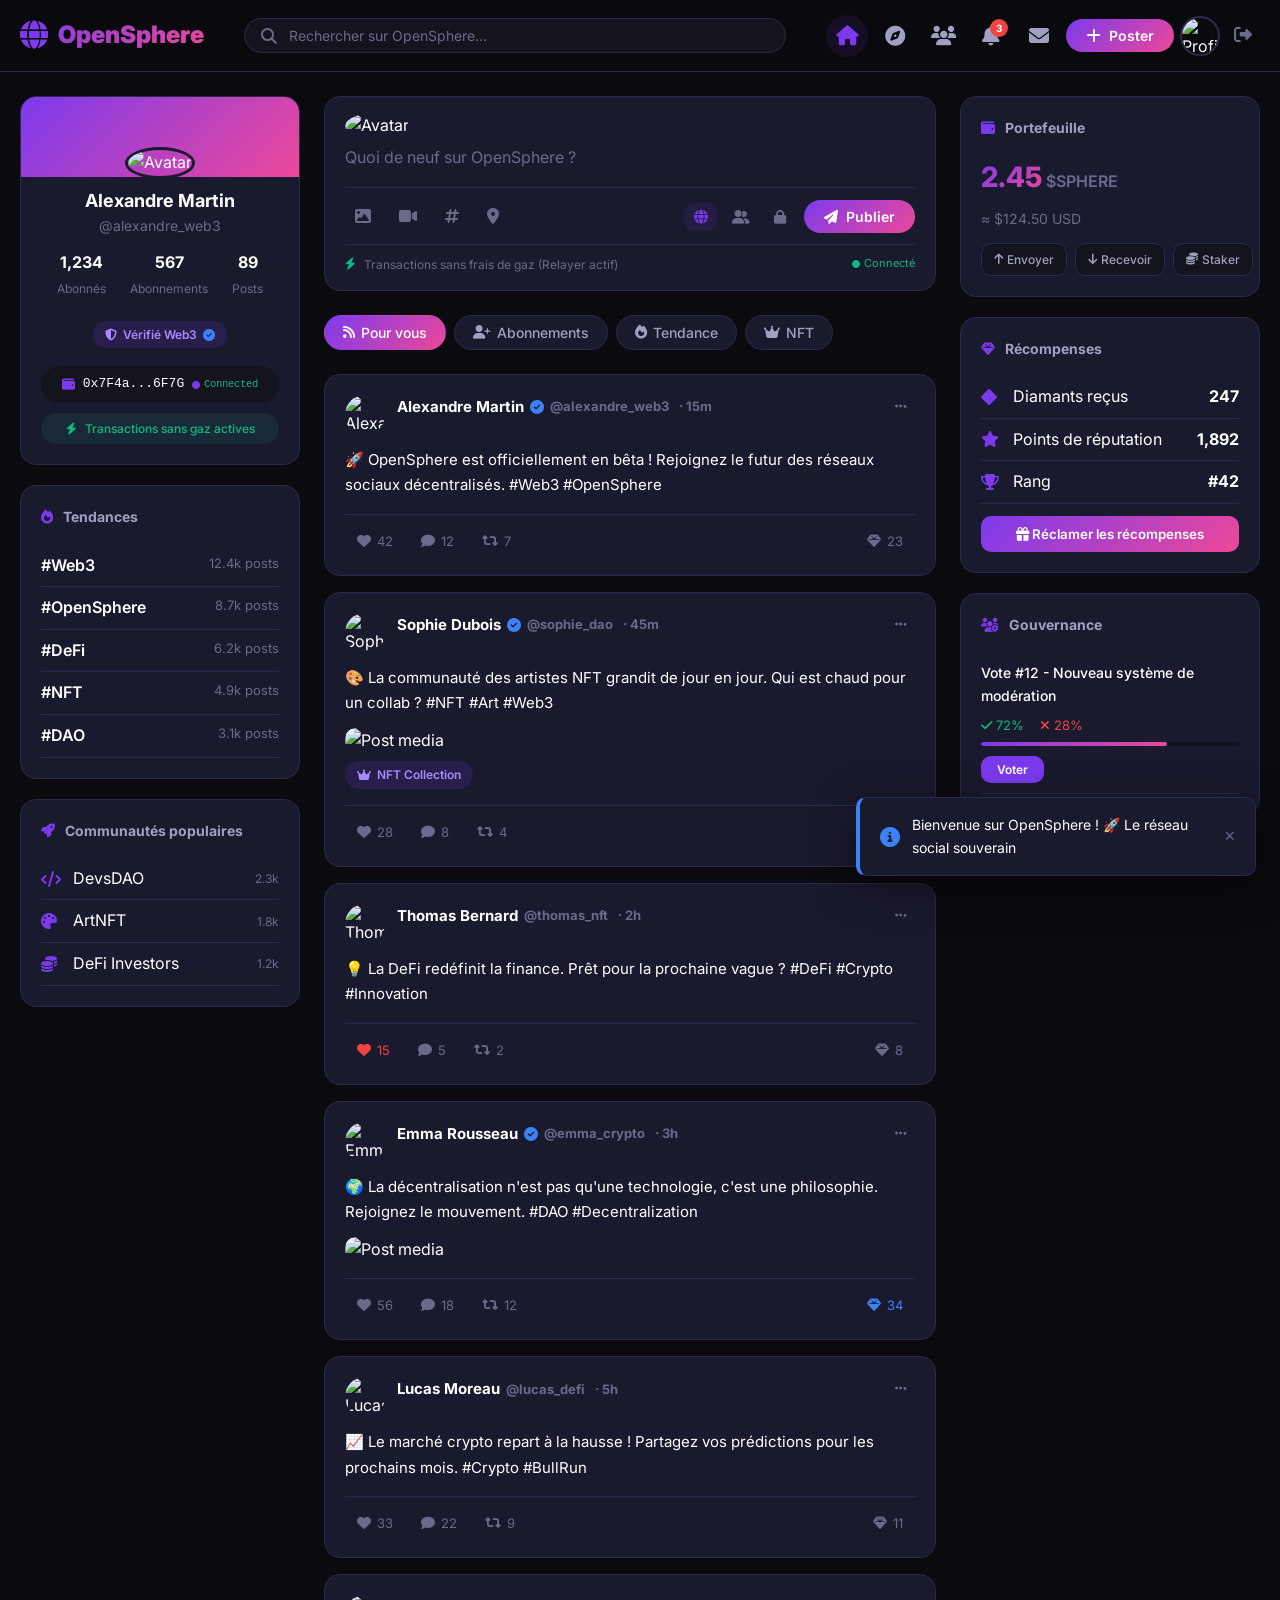
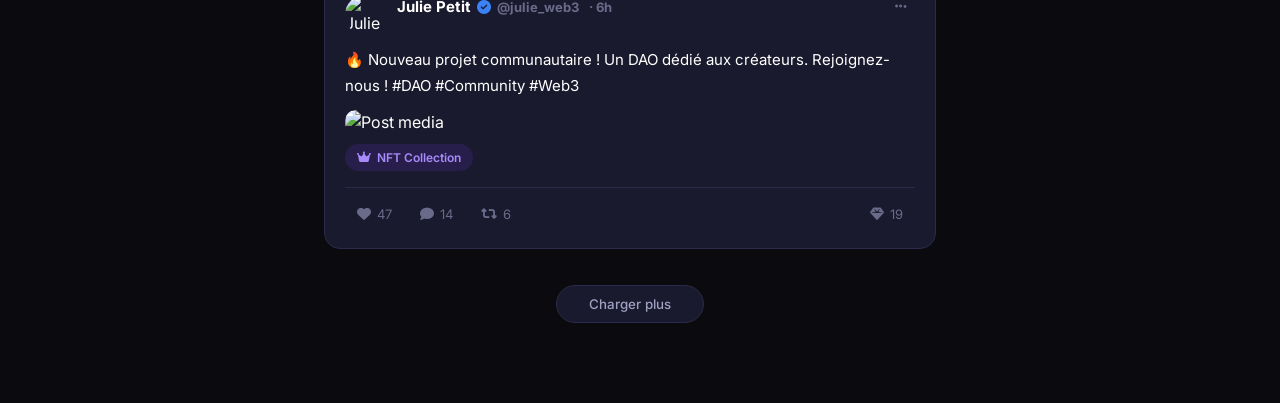
==== index.html @ 9bce2aa5 "Initial commit - OpenSphere Frontend" ====
<!DOCTYPE html>
<html lang="fr">
<head>
    <meta charset="UTF-8" />
    <meta name="viewport" content="width=device-width, initial-scale=1.0" />
    <title>OpenSphere - Réseau Social Souverain</title>
    <meta name="description" content="OpenSphere - Le réseau social décentralisé nouvelle génération." />
    <link rel="icon" href="data:image/svg+xml,<svg xmlns='http://www.w3.org/2000/svg' viewBox='0 0 100 100'><text y='.9em' font-size='90'>🌐</text></svg>" />
    <link rel="stylesheet" href="css/style.css" />
    <link rel="preconnect" href="https://fonts.googleapis.com" />
    <link rel="preconnect" href="https://fonts.gstatic.com" crossorigin />
    <link href="https://fonts.googleapis.com/css2?family=Inter:wght@300;400;500;600;700;800;900&display=swap" rel="stylesheet" />
    <link rel="stylesheet" href="https://cdnjs.cloudflare.com/ajax/libs/font-awesome/6.5.1/css/all.min.css" />
</head>
<body>
    <!-- Navigation -->
    <nav class="navbar" id="navbar">
        <div class="nav-container">
            <div class="nav-left">
                <a href="index.html" class="logo">
                    <i class="fas fa-globe"></i>
                    <span>OpenSphere</span>
                </a>
            </div>

            <div class="nav-center">
                <div class="search-bar">
                    <i class="fas fa-search"></i>
                    <input type="text" placeholder="Rechercher sur OpenSphere..." id="searchInput" />
                </div>
            </div>

            <div class="nav-right">
                <a href="index.html" class="nav-link active" title="Accueil">
                    <i class="fas fa-home"></i>
                </a>
                <a href="explore.html" class="nav-link" title="Explorer">
                    <i class="fas fa-compass"></i>
                </a>
                <a href="communities.html" class="nav-link" title="Communautés">
                    <i class="fas fa-users"></i>
                </a>
                <a href="notifications.html" class="nav-link" title="Notifications">
                    <i class="fas fa-bell"></i>
                    <span class="badge" id="notificationBadge">3</span>
                </a>
                <a href="messages.html" class="nav-link" title="Messages">
                    <i class="fas fa-envelope"></i>
                </a>
                <button class="btn-post" id="openPostModal">
                    <i class="fas fa-plus"></i>
                    <span>Poster</span>
                </button>
                <div class="profile-avatar" id="profileAvatar" onclick="window.location.href='profile.html'">
                    <img id="navAvatar" src="https://i.pravatar.cc/40?img=11" alt="Profile" />
                </div>
                <button class="btn-logout" id="logoutBtn" title="Déconnexion">
                    <i class="fas fa-sign-out-alt"></i>
                </button>
            </div>
        </div>
    </nav>

    <!-- Main Content -->
    <main class="main-content">
        <div class="container">
            <div class="feed-layout">
                <!-- Sidebar Left -->
                <aside class="sidebar-left">
                    <div class="sidebar-card profile-card">
                        <div class="profile-cover"></div>
                        <div class="profile-info">
                            <img id="sidebarAvatar" src="https://i.pravatar.cc/80?img=11" alt="Avatar" class="profile-avatar-large" />
                            <h3 id="displayName">Alexandre Martin</h3>
                            <p class="username" id="displayUsername">@alexandre_web3</p>
                            <div class="profile-stats">
                                <div>
                                    <span class="stat-number" id="followerCount">1,234</span>
                                    <span class="stat-label">Abonnés</span>
                                </div>
                                <div>
                                    <span class="stat-number" id="followingCount">567</span>
                                    <span class="stat-label">Abonnements</span>
                                </div>
                                <div>
                                    <span class="stat-number" id="postCount">89</span>
                                    <span class="stat-label">Posts</span>
                                </div>
                            </div>
                            <div class="profile-badge">
                                <i class="fas fa-shield-alt"></i>
                                <span>Vérifié Web3</span>
                                <i class="fas fa-check-circle verified-badge"></i>
                            </div>
                            <div class="profile-wallet">
                                <i class="fas fa-wallet"></i>
                                <span id="walletAddress">0x7F4...B3E2</span>
                                <span class="wallet-status online">
                                    <i class="fas fa-circle"></i> Connected
                                </span>
                            </div>
                            <div class="profile-gasless">
                                <i class="fas fa-bolt"></i>
                                <span>Transactions sans gaz actives</span>
                            </div>
                        </div>
                    </div>

                    <div class="sidebar-card trending-card">
                        <h4><i class="fas fa-fire"></i> Tendances</h4>
                        <div class="trending-item" data-tag="#Web3">
                            <span class="trending-tag">#Web3</span>
                            <span class="trending-count">12.4k posts</span>
                        </div>
                        <div class="trending-item" data-tag="#OpenSphere">
                            <span class="trending-tag">#OpenSphere</span>
                            <span class="trending-count">8.7k posts</span>
                        </div>
                        <div class="trending-item" data-tag="#DeFi">
                            <span class="trending-tag">#DeFi</span>
                            <span class="trending-count">6.2k posts</span>
                        </div>
                        <div class="trending-item" data-tag="#NFT">
                            <span class="trending-tag">#NFT</span>
                            <span class="trending-count">4.9k posts</span>
                        </div>
                        <div class="trending-item" data-tag="#DAO">
                            <span class="trending-tag">#DAO</span>
                            <span class="trending-count">3.1k posts</span>
                        </div>
                    </div>

                    <div class="sidebar-card communities-card">
                        <h4><i class="fas fa-rocket"></i> Communautés populaires</h4>
                        <div class="community-item" data-community="devsdao">
                            <i class="fas fa-code"></i>
                            <span>DevsDAO</span>
                            <span class="community-members">2.3k</span>
                        </div>
                        <div class="community-item" data-community="artnft">
                            <i class="fas fa-palette"></i>
                            <span>ArtNFT</span>
                            <span class="community-members">1.8k</span>
                        </div>
                        <div class="community-item" data-community="defi">
                            <i class="fas fa-coins"></i>
                            <span>DeFi Investors</span>
                            <span class="community-members">1.2k</span>
                        </div>
                    </div>
                </aside>

                <!-- Feed Central -->
                <section class="feed-container">
                    <!-- Create Post Box -->
                    <div class="create-post-box" id="createPostBox">
                        <img id="postAvatar" src="https://i.pravatar.cc/40?img=11" alt="Avatar" class="post-avatar" />
                        <input 
                            type="text" 
                            placeholder="Quoi de neuf sur OpenSphere ?" 
                            id="postInput"
                            class="post-input"
                        />
                        <div class="post-actions">
                            <button class="post-action-btn" id="mediaBtn" title="Ajouter une image">
                                <i class="fas fa-image"></i>
                            </button>
                            <button class="post-action-btn" id="videoBtn" title="Ajouter une vidéo">
                                <i class="fas fa-video"></i>
                            </button>
                            <button class="post-action-btn" id="hashBtn" title="Ajouter un hashtag">
                                <i class="fas fa-hashtag"></i>
                            </button>
                            <button class="post-action-btn" id="locationBtn" title="Ajouter un lieu">
                                <i class="fas fa-map-marker-alt"></i>
                            </button>
                            <div class="privacy-selector">
                                <button class="privacy-btn active" data-privacy="public" title="Public">
                                    <i class="fas fa-globe"></i>
                                </button>
                                <button class="privacy-btn" data-privacy="followers" title="Abonnés">
                                    <i class="fas fa-user-friends"></i>
                                </button>
                                <button class="privacy-btn" data-privacy="private" title="Privé">
                                    <i class="fas fa-lock"></i>
                                </button>
                            </div>
                            <button class="btn-submit-post" id="submitPost">
                                <i class="fas fa-paper-plane"></i>
                                Publier
                            </button>
                        </div>
                        <div class="gasless-info">
                            <i class="fas fa-bolt"></i>
                            <span>Transactions sans frais de gaz (Relayer actif)</span>
                            <span class="gas-status online">
                                <i class="fas fa-circle"></i> Connecté
                            </span>
                        </div>
                    </div>

                    <!-- Feed Filters -->
                    <div class="feed-filters">
                        <button class="filter-btn active" data-filter="all">
                            <i class="fas fa-rss"></i> Pour vous
                        </button>
                        <button class="filter-btn" data-filter="following">
                            <i class="fas fa-user-plus"></i> Abonnements
                        </button>
                        <button class="filter-btn" data-filter="trending">
                            <i class="fas fa-fire"></i> Tendance
                        </button>
                        <button class="filter-btn" data-filter="nft">
                            <i class="fas fa-crown"></i> NFT
                        </button>
                    </div>

                    <!-- Feed Posts -->
                    <div class="feed-posts" id="feedPosts">
                        <!-- Les posts seront injectés dynamiquement -->
                    </div>

                    <!-- Load More -->
                    <div class="load-more-container">
                        <button class="btn-load-more" id="loadMoreBtn">
                            <i class="fas fa-spinner fa-spin" style="display: none;"></i>
                            Charger plus
                        </button>
                    </div>
                </section>

                <!-- Sidebar Right -->
                <aside class="sidebar-right">
                    <div class="sidebar-card wallet-card">
                        <h4><i class="fas fa-wallet"></i> Portefeuille</h4>
                        <div class="wallet-balance">
                            <span class="balance-amount" id="sphereBalance">2.45</span>
                            <span class="balance-currency">$SPHERE</span>
                        </div>
                        <div class="wallet-balance-usd" id="balanceUsd">≈ $124.50 USD</div>
                        <div class="wallet-actions">
                            <button class="wallet-btn" data-action="send"><i class="fas fa-arrow-up"></i> Envoyer</button>
                            <button class="wallet-btn" data-action="receive"><i class="fas fa-arrow-down"></i> Recevoir</button>
                            <button class="wallet-btn" data-action="stake"><i class="fas fa-coins"></i> Staker</button>
                        </div>
                    </div>

                    <div class="sidebar-card tokens-card">
                        <h4><i class="fas fa-gem"></i> Récompenses</h4>
                        <div class="token-reward">
                            <i class="fas fa-diamond"></i>
                            <span>Diamants reçus</span>
                            <span class="reward-value" id="diamondsReceived">247</span>
                        </div>
                        <div class="token-reward">
                            <i class="fas fa-star"></i>
                            <span>Points de réputation</span>
                            <span class="reward-value" id="reputationPoints">1,892</span>
                        </div>
                        <div class="token-reward">
                            <i class="fas fa-trophy"></i>
                            <span>Rang</span>
                            <span class="reward-value" id="userRank">#42</span>
                        </div>
                        <button class="btn-claim" id="claimRewardsBtn"><i class="fas fa-gift"></i> Réclamer les récompenses</button>
                    </div>

                    <div class="sidebar-card community-token-card">
                        <h4><i class="fas fa-users-cog"></i> Gouvernance</h4>
                        <div class="proposal-item">
                            <span class="proposal-title">Vote #12 - Nouveau système de modération</span>
                            <div class="proposal-stats">
                                <span class="vote-yes"><i class="fas fa-check"></i> <span id="voteYes">72</span>%</span>
                                <span class="vote-no"><i class="fas fa-times"></i> <span id="voteNo">28</span>%</span>
                            </div>
                            <div class="progress-bar"><div class="progress-fill" id="voteProgress" style="width: 72%;"></div></div>
                            <button class="btn-vote" id="voteBtn">Voter</button>
                        </div>
                    </div>
                </aside>
            </div>
        </div>
    </main>

    <!-- Create Post Modal -->
    <div class="modal" id="postModal">
        <div class="modal-content">
            <div class="modal-header">
                <h2><i class="fas fa-edit"></i> Créer un post</h2>
                <button class="modal-close" id="closeModal">&times;</button>
            </div>
            <div class="modal-body">
                <div class="modal-post-input">
                    <img id="modalAvatar" src="https://i.pravatar.cc/40?img=11" alt="Avatar" class="post-avatar" />
                    <textarea 
                        id="modalPostText" 
                        placeholder="Quoi de neuf sur OpenSphere ?"
                        rows="4"
                    ></textarea>
                </div>
                <div class="modal-media-preview" id="modalMediaPreview"></div>
                <div class="modal-actions">
                    <div class="modal-media-buttons">
                        <button class="modal-media-btn" id="modalMediaBtn">
                            <i class="fas fa-image"></i> Image
                        </button>
                        <button class="modal-media-btn" id="modalVideoBtn">
                            <i class="fas fa-video"></i> Vidéo
                        </button>
                        <button class="modal-media-btn" id="modalHashBtn">
                            <i class="fas fa-hashtag"></i> Hashtag
                        </button>
                        <button class="modal-media-btn" id="modalLocationBtn">
                            <i class="fas fa-map-marker-alt"></i> Lieu
                        </button>
                        <input type="file" id="modalFileInput" accept="image/*,video/*" multiple style="display: none;" />
                    </div>
                    <div class="modal-privacy">
                        <span>Confidentialité :</span>
                        <select id="modalPrivacy">
                            <option value="public">Public</option>
                            <option value="followers">Abonnés</option>
                            <option value="private">Privé</option>
                        </select>
                    </div>
                </div>
                <div class="modal-gasless">
                    <i class="fas fa-bolt"></i>
                    <span>⚡ Transaction sans gaz (Relayer) - Frais: <span id="modalFee">0.005</span> $SPHERE</span>
                </div>
            </div>
            <div class="modal-footer">
                <button class="btn-cancel" id="cancelModal">Annuler</button>
                <button class="btn-publish" id="publishPost">
                    <i class="fas fa-paper-plane"></i> Publier
                </button>
            </div>
        </div>
    </div>

    <!-- Toast Container -->
    <div class="toast-container" id="toastContainer"></div>

    <!-- Scripts -->
    <script src="js/utils.js"></script>
    <script src="js/data.js"></script>
    <script src="js/web3.js"></script>
    <script src="js/posts.js"></script>
    <script src="js/profile.js"></script>
    <script src="js/app.js"></script>
</body>
</html>
---- css/style.css ----
/* ===== RESET & BASE ===== */
* {
    margin: 0;
    padding: 0;
    box-sizing: border-box;
}

:root {
    --bg-primary: #0a0a0f;
    --bg-secondary: #14141e;
    --bg-card: #1a1a2e;
    --bg-hover: #252547;
    --border-color: #2a2a4a;
    --text-primary: #ffffff;
    --text-secondary: #a0a0c0;
    --text-muted: #6a6a8a;
    --purple-primary: #7c3aed;
    --purple-light: #a78bfa;
    --purple-gradient: linear-gradient(135deg, #7c3aed, #ec4899);
    --pink-primary: #ec4899;
    --green-success: #10b981;
    --red-danger: #ef4444;
    --blue-info: #3b82f6;
    --shadow-glow: 0 0 30px rgba(124, 58, 237, 0.15);
    --transition: all 0.3s cubic-bezier(0.4, 0, 0.2, 1);
    --radius: 16px;
    --radius-sm: 10px;
}

html {
    scroll-behavior: smooth;
}

body {
    font-family: 'Inter', -apple-system, BlinkMacSystemFont, sans-serif;
    background: var(--bg-primary);
    color: var(--text-primary);
    line-height: 1.6;
    min-height: 100vh;
    padding-top: 72px;
}

/* ===== SCROLLBAR ===== */
::-webkit-scrollbar {
    width: 8px;
    height: 8px;
}
::-webkit-scrollbar-track {
    background: var(--bg-secondary);
}
::-webkit-scrollbar-thumb {
    background: var(--purple-primary);
    border-radius: 10px;
}
::-webkit-scrollbar-thumb:hover {
    background: var(--purple-light);
}

/* ===== UTILITIES ===== */
.container {
    max-width: 1400px;
    margin: 0 auto;
    padding: 0 20px;
}

.online {
    color: var(--green-success);
}

/* ===== NAVIGATION ===== */
.navbar {
    position: fixed;
    top: 0;
    left: 0;
    right: 0;
    z-index: 1000;
    background: rgba(10, 10, 15, 0.85);
    backdrop-filter: blur(20px);
    -webkit-backdrop-filter: blur(20px);
    border-bottom: 1px solid var(--border-color);
    padding: 0 20px;
    height: 72px;
    display: flex;
    align-items: center;
}

.nav-container {
    max-width: 1400px;
    width: 100%;
    margin: 0 auto;
    display: flex;
    align-items: center;
    justify-content: space-between;
    gap: 20px;
}

.nav-left {
    display: flex;
    align-items: center;
}

.logo {
    display: flex;
    align-items: center;
    gap: 10px;
    text-decoration: none;
    font-size: 24px;
    font-weight: 900;
    background: var(--purple-gradient);
    -webkit-background-clip: text;
    -webkit-text-fill-color: transparent;
    background-clip: text;
    transition: var(--transition);
}

.logo i {
    -webkit-text-fill-color: initial;
    color: var(--purple-primary);
    font-size: 28px;
}

.logo:hover {
    transform: scale(1.02);
}

.nav-center {
    flex: 1;
    max-width: 600px;
    margin: 0 20px;
}

.search-bar {
    display: flex;
    align-items: center;
    background: var(--bg-secondary);
    border: 1px solid var(--border-color);
    border-radius: 50px;
    padding: 8px 16px;
    transition: var(--transition);
}

.search-bar:focus-within {
    border-color: var(--purple-primary);
    box-shadow: 0 0 0 4px rgba(124, 58, 237, 0.15);
}

.search-bar i {
    color: var(--text-muted);
    font-size: 16px;
    margin-right: 12px;
}

.search-bar input {
    background: transparent;
    border: none;
    outline: none;
    color: var(--text-primary);
    font-size: 14px;
    width: 100%;
    font-family: inherit;
}

.search-bar input::placeholder {
    color: var(--text-muted);
}

.nav-right {
    display: flex;
    align-items: center;
    gap: 6px;
}

.nav-link {
    position: relative;
    display: flex;
    align-items: center;
    justify-content: center;
    width: 42px;
    height: 42px;
    border-radius: 50%;
    color: var(--text-secondary);
    text-decoration: none;
    transition: var(--transition);
    font-size: 20px;
}

.nav-link:hover {
    background: var(--bg-hover);
    color: var(--text-primary);
}

.nav-link.active {
    color: var(--purple-primary);
    background: rgba(124, 58, 237, 0.1);
}

.nav-link .badge {
    position: absolute;
    top: 4px;
    right: 4px;
    background: var(--red-danger);
    color: white;
    font-size: 10px;
    font-weight: 700;
    width: 18px;
    height: 18px;
    border-radius: 50%;
    display: flex;
    align-items: center;
    justify-content: center;
}

.btn-post {
    display: flex;
    align-items: center;
    gap: 8px;
    padding: 8px 20px;
    background: var(--purple-gradient);
    border: none;
    border-radius: 50px;
    color: white;
    font-weight: 600;
    font-size: 14px;
    cursor: pointer;
    transition: var(--transition);
    font-family: inherit;
}

.btn-post:hover {
    transform: scale(1.05);
    box-shadow: 0 0 30px rgba(124, 58, 237, 0.4);
}

.btn-post i {
    font-size: 16px;
}

.profile-avatar {
    width: 40px;
    height: 40px;
    border-radius: 50%;
    overflow: hidden;
    border: 2px solid var(--border-color);
    cursor: pointer;
    transition: var(--transition);
}

.profile-avatar:hover {
    border-color: var(--purple-primary);
}

.profile-avatar img {
    width: 100%;
    height: 100%;
    object-fit: cover;
}

.btn-logout {
    background: transparent;
    border: none;
    color: var(--text-muted);
    font-size: 18px;
    cursor: pointer;
    padding: 8px;
    border-radius: 50%;
    transition: var(--transition);
}

.btn-logout:hover {
    color: var(--red-danger);
    background: rgba(239, 68, 68, 0.1);
}

/* ===== MAIN CONTENT ===== */
.main-content {
    padding: 24px 0 60px;
}

.feed-layout {
    display: grid;
    grid-template-columns: 280px 1fr 300px;
    gap: 24px;
    align-items: start;
}

/* ===== SIDEBAR ===== */
.sidebar-card {
    background: var(--bg-card);
    border: 1px solid var(--border-color);
    border-radius: var(--radius);
    padding: 20px;
    margin-bottom: 20px;
    transition: var(--transition);
}

.sidebar-card:hover {
    border-color: rgba(124, 58, 237, 0.3);
}

.sidebar-card h4 {
    font-size: 14px;
    font-weight: 700;
    color: var(--text-secondary);
    margin-bottom: 16px;
    display: flex;
    align-items: center;
    gap: 10px;
}

.sidebar-card h4 i {
    color: var(--purple-primary);
}

/* Profile Card */
.profile-card {
    text-align: center;
    padding: 0;
    overflow: hidden;
}

.profile-cover {
    height: 80px;
    background: var(--purple-gradient);
}

.profile-info {
    padding: 0 20px 20px;
    margin-top: -30px;
}

.profile-avatar-large {
    width: 64px;
    height: 64px;
    border-radius: 50%;
    border: 3px solid var(--bg-card);
    margin-bottom: 8px;
}

.profile-info h3 {
    font-size: 18px;
    font-weight: 700;
}

.username {
    color: var(--text-muted);
    font-size: 14px;
    margin-bottom: 12px;
}

.profile-stats {
    display: flex;
    justify-content: center;
    gap: 24px;
    margin: 12px 0;
}

.profile-stats > div {
    text-align: center;
}

.stat-number {
    display: block;
    font-size: 16px;
    font-weight: 700;
    color: var(--text-primary);
}

.stat-label {
    font-size: 12px;
    color: var(--text-muted);
}

.profile-badge {
    display: inline-flex;
    align-items: center;
    gap: 6px;
    background: rgba(124, 58, 237, 0.15);
    color: var(--purple-light);
    padding: 4px 12px;
    border-radius: 50px;
    font-size: 12px;
    font-weight: 600;
    margin: 8px 0;
}

.verified-badge {
    color: var(--blue-info);
}

.profile-wallet {
    display: flex;
    align-items: center;
    justify-content: center;
    gap: 8px;
    background: var(--bg-secondary);
    padding: 8px 16px;
    border-radius: 50px;
    font-size: 13px;
    margin: 10px 0;
    font-family: monospace;
}

.profile-wallet i {
    color: var(--purple-primary);
}

.wallet-status {
    font-size: 10px;
    display: flex;
    align-items: center;
    gap: 4px;
}

.wallet-status i {
    font-size: 8px;
}

.profile-gasless {
    display: flex;
    align-items: center;
    justify-content: center;
    gap: 8px;
    background: rgba(16, 185, 129, 0.1);
    color: var(--green-success);
    padding: 6px 14px;
    border-radius: 50px;
    font-size: 12px;
    font-weight: 500;
}

/* Trending */
.trending-item {
    display: flex;
    justify-content: space-between;
    padding: 8px 0;
    border-bottom: 1px solid var(--border-color);
    cursor: pointer;
    transition: var(--transition);
}

.trending-item:hover {
    color: var(--purple-light);
}

.trending-tag {
    font-weight: 600;
}

.trending-count {
    color: var(--text-muted);
    font-size: 13px;
}

/* Communities */
.community-item {
    display: flex;
    align-items: center;
    gap: 12px;
    padding: 8px 0;
    border-bottom: 1px solid var(--border-color);
    cursor: pointer;
    transition: var(--transition);
}

.community-item:hover {
    color: var(--purple-light);
}

.community-item i {
    color: var(--purple-primary);
    width: 20px;
}

.community-members {
    margin-left: auto;
    font-size: 12px;
    color: var(--text-muted);
}

/* ===== FEED ===== */
.feed-container {
    min-width: 0;
}

/* Create Post Box */
.create-post-box {
    background: var(--bg-card);
    border: 1px solid var(--border-color);
    border-radius: var(--radius);
    padding: 16px 20px;
    margin-bottom: 24px;
    transition: var(--transition);
}

.create-post-box:focus-within {
    border-color: var(--purple-primary);
    box-shadow: var(--shadow-glow);
}

.post-input {
    width: 100%;
    background: transparent;
    border: none;
    outline: none;
    color: var(--text-primary);
    font-size: 16px;
    padding: 8px 0;
    font-family: inherit;
}

.post-input::placeholder {
    color: var(--text-muted);
}

.post-actions {
    display: flex;
    align-items: center;
    gap: 8px;
    margin-top: 12px;
    padding-top: 12px;
    border-top: 1px solid var(--border-color);
    flex-wrap: wrap;
}

.post-action-btn {
    background: transparent;
    border: none;
    color: var(--text-muted);
    padding: 8px 10px;
    border-radius: var(--radius-sm);
    cursor: pointer;
    transition: var(--transition);
    font-size: 16px;
}

.post-action-btn:hover {
    background: var(--bg-hover);
    color: var(--text-primary);
}

.privacy-selector {
    display: flex;
    gap: 4px;
    margin-left: auto;
}

.privacy-btn {
    background: transparent;
    border: none;
    color: var(--text-muted);
    padding: 6px 10px;
    border-radius: var(--radius-sm);
    cursor: pointer;
    transition: var(--transition);
    font-size: 14px;
}

.privacy-btn:hover {
    background: var(--bg-hover);
    color: var(--text-primary);
}

.privacy-btn.active {
    color: var(--purple-primary);
    background: rgba(124, 58, 237, 0.1);
}

.btn-submit-post {
    display: flex;
    align-items: center;
    gap: 8px;
    padding: 8px 20px;
    background: var(--purple-gradient);
    border: none;
    border-radius: 50px;
    color: white;
    font-weight: 600;
    font-size: 14px;
    cursor: pointer;
    transition: var(--transition);
    font-family: inherit;
}

.btn-submit-post:hover {
    transform: scale(1.05);
    box-shadow: 0 0 20px rgba(124, 58, 237, 0.3);
}

.gasless-info {
    display: flex;
    align-items: center;
    gap: 8px;
    margin-top: 10px;
    padding-top: 10px;
    border-top: 1px solid var(--border-color);
    font-size: 12px;
    color: var(--text-muted);
}

.gasless-info i {
    color: var(--green-success);
}

.gas-status {
    margin-left: auto;
    display: flex;
    align-items: center;
    gap: 4px;
    font-size: 11px;
}

.gas-status i {
    font-size: 8px;
}

/* Feed Filters */
.feed-filters {
    display: flex;
    gap: 8px;
    margin-bottom: 24px;
    flex-wrap: wrap;
}

.filter-btn {
    padding: 8px 18px;
    background: var(--bg-card);
    border: 1px solid var(--border-color);
    border-radius: 50px;
    color: var(--text-secondary);
    font-size: 14px;
    font-weight: 500;
    cursor: pointer;
    transition: var(--transition);
    font-family: inherit;
    display: flex;
    align-items: center;
    gap: 6px;
}

.filter-btn:hover {
    background: var(--bg-hover);
    color: var(--text-primary);
}

.filter-btn.active {
    background: var(--purple-gradient);
    border-color: transparent;
    color: white;
}

/* ===== POST CARD ===== */
.post-card {
    background: var(--bg-card);
    border: 1px solid var(--border-color);
    border-radius: var(--radius);
    padding: 20px;
    margin-bottom: 16px;
    transition: var(--transition);
    animation: fadeInUp 0.4s ease;
}

.post-card:hover {
    border-color: rgba(124, 58, 237, 0.3);
}

@keyframes fadeInUp {
    from {
        opacity: 0;
        transform: translateY(20px);
    }
    to {
        opacity: 1;
        transform: translateY(0);
    }
}

.post-header {
    display: flex;
    align-items: start;
    gap: 12px;
}

.post-avatar {
    width: 40px;
    height: 40px;
    border-radius: 50%;
    object-fit: cover;
    flex-shrink: 0;
}

.post-user-info {
    flex: 1;
}

.post-user-name {
    font-weight: 700;
    font-size: 15px;
    display: flex;
    align-items: center;
    gap: 6px;
}

.post-user-name .verified {
    color: var(--blue-info);
    font-size: 14px;
}

.post-username {
    color: var(--text-muted);
    font-size: 13px;
}

.post-time {
    color: var(--text-muted);
    font-size: 13px;
    margin-left: 4px;
}

.post-more-btn {
    background: transparent;
    border: none;
    color: var(--text-muted);
    cursor: pointer;
    padding: 4px 8px;
    border-radius: var(--radius-sm);
    transition: var(--transition);
}

.post-more-btn:hover {
    background: var(--bg-hover);
    color: var(--text-primary);
}

.post-content {
    margin-top: 12px;
    font-size: 15px;
    line-height: 1.7;
    white-space: pre-wrap;
}

.post-media {
    margin-top: 12px;
    border-radius: var(--radius-sm);
    overflow: hidden;
}

.post-media img,
.post-media video {
    width: 100%;
    max-height: 400px;
    object-fit: cover;
    border-radius: var(--radius-sm);
}

.post-nft-badge {
    display: inline-flex;
    align-items: center;
    gap: 6px;
    background: rgba(124, 58, 237, 0.15);
    color: var(--purple-light);
    padding: 4px 12px;
    border-radius: 50px;
    font-size: 12px;
    font-weight: 600;
    margin-top: 8px;
}

.post-actions-bar {
    display: flex;
    justify-content: space-between;
    margin-top: 16px;
    padding-top: 12px;
    border-top: 1px solid var(--border-color);
}

.post-action-group {
    display: flex;
    gap: 4px;
}

.post-action-btn-social {
    display: flex;
    align-items: center;
    gap: 6px;
    padding: 6px 12px;
    background: transparent;
    border: none;
    color: var(--text-muted);
    border-radius: var(--radius-sm);
    cursor: pointer;
    transition: var(--transition);
    font-size: 14px;
    font-family: inherit;
}

.post-action-btn-social:hover {
    background: var(--bg-hover);
    color: var(--text-primary);
}

.post-action-btn-social.liked {
    color: var(--red-danger);
}

.post-action-btn-social.liked i {
    font-weight: 900;
}

.post-action-btn-social.diamonded {
    color: var(--blue-info);
}

.post-action-btn-social .count {
    font-size: 13px;
}

/* ===== SIDEBAR RIGHT ===== */
.wallet-balance {
    display: flex;
    align-items: baseline;
    gap: 4px;
    margin: 8px 0;
}

.balance-amount {
    font-size: 28px;
    font-weight: 800;
    background: var(--purple-gradient);
    -webkit-background-clip: text;
    -webkit-text-fill-color: transparent;
    background-clip: text;
}

.balance-currency {
    font-size: 16px;
    color: var(--text-muted);
    font-weight: 600;
}

.wallet-balance-usd {
    color: var(--text-muted);
    font-size: 14px;
    margin-bottom: 12px;
}

.wallet-actions {
    display: flex;
    gap: 8px;
}

.wallet-btn {
    flex: 1;
    padding: 8px 12px;
    background: var(--bg-secondary);
    border: 1px solid var(--border-color);
    border-radius: var(--radius-sm);
    color: var(--text-secondary);
    font-size: 12px;
    font-weight: 500;
    cursor: pointer;
    transition: var(--transition);
    font-family: inherit;
    display: flex;
    align-items: center;
    justify-content: center;
    gap: 4px;
}

.wallet-btn:hover {
    background: var(--bg-hover);
    color: var(--text-primary);
    border-color: var(--purple-primary);
}

.token-reward {
    display: flex;
    align-items: center;
    gap: 12px;
    padding: 8px 0;
    border-bottom: 1px solid var(--border-color);
}

.token-reward i:first-child {
    color: var(--purple-primary);
    width: 20px;
}

.token-reward span:last-child {
    margin-left: auto;
    font-weight: 700;
    color: var(--text-primary);
}

.btn-claim {
    width: 100%;
    padding: 10px;
    background: var(--purple-gradient);
    border: none;
    border-radius: var(--radius-sm);
    color: white;
    font-weight: 600;
    cursor: pointer;
    transition: var(--transition);
    font-family: inherit;
    margin-top: 12px;
}

.btn-claim:hover {
    transform: scale(1.02);
    box-shadow: 0 0 20px rgba(124, 58, 237, 0.3);
}

.proposal-item {
    padding: 10px 0;
    border-bottom: 1px solid var(--border-color);
}

.proposal-title {
    font-size: 14px;
    font-weight: 500;
    display: block;
    margin-bottom: 8px;
}

.proposal-stats {
    display: flex;
    gap: 16px;
    font-size: 13px;
}

.vote-yes {
    color: var(--green-success);
}

.vote-no {
    color: var(--red-danger);
}

.progress-bar {
    height: 4px;
    background: var(--bg-secondary);
    border-radius: 10px;
    margin: 6px 0 10px;
    overflow: hidden;
}

.progress-fill {
    height: 100%;
    background: var(--purple-gradient);
    border-radius: 10px;
    transition: width 0.6s ease;
}

.btn-vote {
    padding: 6px 16px;
    background: var(--purple-primary);
    border: none;
    border-radius: var(--radius-sm);
    color: white;
    font-weight: 600;
    font-size: 12px;
    cursor: pointer;
    transition: var(--transition);
    font-family: inherit;
}

.btn-vote:hover {
    transform: scale(1.05);
}

/* ===== MODAL ===== */
.modal {
    display: none;
    position: fixed;
    inset: 0;
    background: rgba(0, 0, 0, 0.8);
    backdrop-filter: blur(10px);
    z-index: 2000;
    align-items: center;
    justify-content: center;
    padding: 20px;
}

.modal.active {
    display: flex;
}

.modal-content {
    background: var(--bg-secondary);
    border: 1px solid var(--border-color);
    border-radius: var(--radius);
    width: 100%;
    max-width: 600px;
    max-height: 90vh;
    overflow-y: auto;
    animation: modalIn 0.3s ease;
}

@keyframes modalIn {
    from {
        transform: scale(0.9);
        opacity: 0;
    }
    to {
        transform: scale(1);
        opacity: 1;
    }
}

.modal-header {
    display: flex;
    justify-content: space-between;
    align-items: center;
    padding: 20px 24px;
    border-bottom: 1px solid var(--border-color);
}

.modal-header h2 {
    font-size: 20px;
    display: flex;
    align-items: center;
    gap: 10px;
}

.modal-header h2 i {
    color: var(--purple-primary);
}

.modal-close {
    background: transparent;
    border: none;
    color: var(--text-muted);
    font-size: 28px;
    cursor: pointer;
    transition: var(--transition);
    line-height: 1;
}

.modal-close:hover {
    color: var(--text-primary);
}

.modal-body {
    padding: 24px;
}

.modal-post-input {
    display: flex;
    gap: 12px;
}

.modal-post-input textarea {
    flex: 1;
    background: transparent;
    border: none;
    outline: none;
    color: var(--text-primary);
    font-size: 16px;
    font-family: inherit;
    resize: vertical;
    min-height: 100px;
}

.modal-post-input textarea::placeholder {
    color: var(--text-muted);
}

.modal-media-preview {
    display: grid;
    grid-template-columns: repeat(2, 1fr);
    gap: 8px;
    margin: 12px 0;
}

.modal-media-preview img,
.modal-media-preview video {
    width: 100%;
    height: 120px;
    object-fit: cover;
    border-radius: var(--radius-sm);
}

.modal-actions {
    display: flex;
    flex-wrap: wrap;
    justify-content: space-between;
    gap: 12px;
    margin-top: 16px;
    padding-top: 16px;
    border-top: 1px solid var(--border-color);
}

.modal-media-buttons {
    display: flex;
    gap: 6px;
    flex-wrap: wrap;
}

.modal-media-btn {
    padding: 6px 14px;
    background: var(--bg-card);
    border: 1px solid var(--border-color);
    border-radius: var(--radius-sm);
    color: var(--text-secondary);
    font-size: 13px;
    cursor: pointer;
    transition: var(--transition);
    font-family: inherit;
    display: flex;
    align-items: center;
    gap: 4px;
}

.modal-media-btn:hover {
    background: var(--bg-hover);
    color: var(--text-primary);
}

.modal-privacy {
    display: flex;
    align-items: center;
    gap: 8px;
    font-size: 14px;
    color: var(--text-secondary);
}

.modal-privacy select {
    background: var(--bg-card);
    border: 1px solid var(--border-color);
    border-radius: var(--radius-sm);
    color: var(--text-primary);
    padding: 4px 10px;
    font-family: inherit;
    font-size: 13px;
    cursor: pointer;
}

.modal-gasless {
    display: flex;
    align-items: center;
    gap: 8px;
    margin-top: 12px;
    padding: 8px 14px;
    background: rgba(16, 185, 129, 0.08);
    border: 1px solid rgba(16, 185, 129, 0.2);
    border-radius: var(--radius-sm);
    font-size: 13px;
    color: var(--green-success);
}

.modal-footer {
    display: flex;
    justify-content: flex-end;
    gap: 12px;
    padding: 16px 24px;
    border-top: 1px solid var(--border-color);
}

.btn-cancel {
    padding: 10px 24px;
    background: transparent;
    border: 1px solid var(--border-color);
    border-radius: var(--radius-sm);
    color: var(--text-secondary);
    font-weight: 500;
    cursor: pointer;
    transition: var(--transition);
    font-family: inherit;
}

.btn-cancel:hover {
    background: var(--bg-hover);
    color: var(--text-primary);
}

.btn-publish {
    padding: 10px 28px;
    background: var(--purple-gradient);
    border: none;
    border-radius: var(--radius-sm);
    color: white;
    font-weight: 600;
    cursor: pointer;
    transition: var(--transition);
    font-family: inherit;
    display: flex;
    align-items: center;
    gap: 8px;
}

.btn-publish:hover {
    transform: scale(1.05);
    box-shadow: 0 0 30px rgba(124, 58, 237, 0.3);
}

/* ===== TOAST ===== */
.toast-container {
    position: fixed;
    bottom: 24px;
    right: 24px;
    z-index: 3000;
    display: flex;
    flex-direction: column;
    gap: 12px;
    max-width: 400px;
}

.toast {
    background: var(--bg-card);
    border: 1px solid var(--border-color);
    border-radius: var(--radius-sm);
    padding: 16px 20px;
    display: flex;
    align-items: center;
    gap: 12px;
    animation: slideInRight 0.4s ease;
    box-shadow: 0 10px 40px rgba(0, 0, 0, 0.5);
}

@keyframes slideInRight {
    from {
        transform: translateX(100%);
        opacity: 0;
    }
    to {
        transform: translateX(0);
        opacity: 1;
    }
}

.toast.success {
    border-left: 4px solid var(--green-success);
}

.toast.error {
    border-left: 4px solid var(--red-danger);
}

.toast.info {
    border-left: 4px solid var(--blue-info);
}

.toast i {
    font-size: 20px;
}

.toast.success i {
    color: var(--green-success);
}
.toast.error i {
    color: var(--red-danger);
}
.toast.info i {
    color: var(--blue-info);
}

.toast-message {
    flex: 1;
    font-size: 14px;
}

.toast-close {
    background: transparent;
    border: none;
    color: var(--text-muted);
    cursor: pointer;
    font-size: 18px;
    transition: var(--transition);
}

.toast-close:hover {
    color: var(--text-primary);
}

/* ===== LOAD MORE ===== */
.load-more-container {
    text-align: center;
    padding: 20px 0;
}

.btn-load-more {
    padding: 10px 32px;
    background: var(--bg-card);
    border: 1px solid var(--border-color);
    border-radius: 50px;
    color: var(--text-secondary);
    font-weight: 500;
    cursor: pointer;
    transition: var(--transition);
    font-family: inherit;
}

.btn-load-more:hover {
    background: var(--bg-hover);
    color: var(--text-primary);
    border-color: var(--purple-primary);
}

/* ===== RESPONSIVE ===== */
@media (max-width: 1200px) {
    .feed-layout {
        grid-template-columns: 1fr;
    }
    .sidebar-left,
    .sidebar-right {
        display: none;
    }
    .nav-center {
        max-width: 300px;
    }
}

@media (max-width: 1024px) {
    .sidebar-left,
    .sidebar-right {
        display: none;
    }
    .feed-layout {
        grid-template-columns: 1fr;
        max-width: 700px;
        margin: 0 auto;
    }
}

@media (max-width: 768px) {
    body {
        padding-top: 60px;
    }
    .navbar {
        padding: 0 12px;
        height: 60px;
    }
    .nav-center {
        display: none;
    }
    .btn-post span {
        display: none;
    }
    .btn-post {
        padding: 8px 14px;
    }
    .nav-link {
        width: 36px;
        height: 36px;
        font-size: 16px;
    }
    .profile-avatar {
        width: 32px;
        height: 32px;
    }
    .btn-logout {
        font-size: 16px;
        padding: 4px;
    }
    .container {
        padding: 0 12px;
    }
    .main-content {
        padding: 12px 0 40px;
    }
    .feed-filters {
        gap: 6px;
    }
    .filter-btn {
        font-size: 12px;
        padding: 6px 14px;
    }
    .post-card {
        padding: 14px;
    }
    .modal-content {
        margin: 10px;
    }
    .modal-post-input textarea {
        font-size: 14px;
    }
}

@media (max-width: 480px) {
    .post-actions {
        flex-wrap: wrap;
    }
    .privacy-selector {
        margin-left: 0;
        width: 100%;
        justify-content: flex-start;
    }
    .btn-submit-post {
        width: 100%;
        justify-content: center;
    }
    .modal-actions {
        flex-direction: column;
    }
    .modal-media-buttons {
        justify-content: center;
    }
    .modal-privacy {
        justify-content: center;
    }
    .modal-footer {
        flex-direction: column-reverse;
    }
    .btn-cancel,
    .btn-publish {
        width: 100%;
        justify-content: center;
    }
}
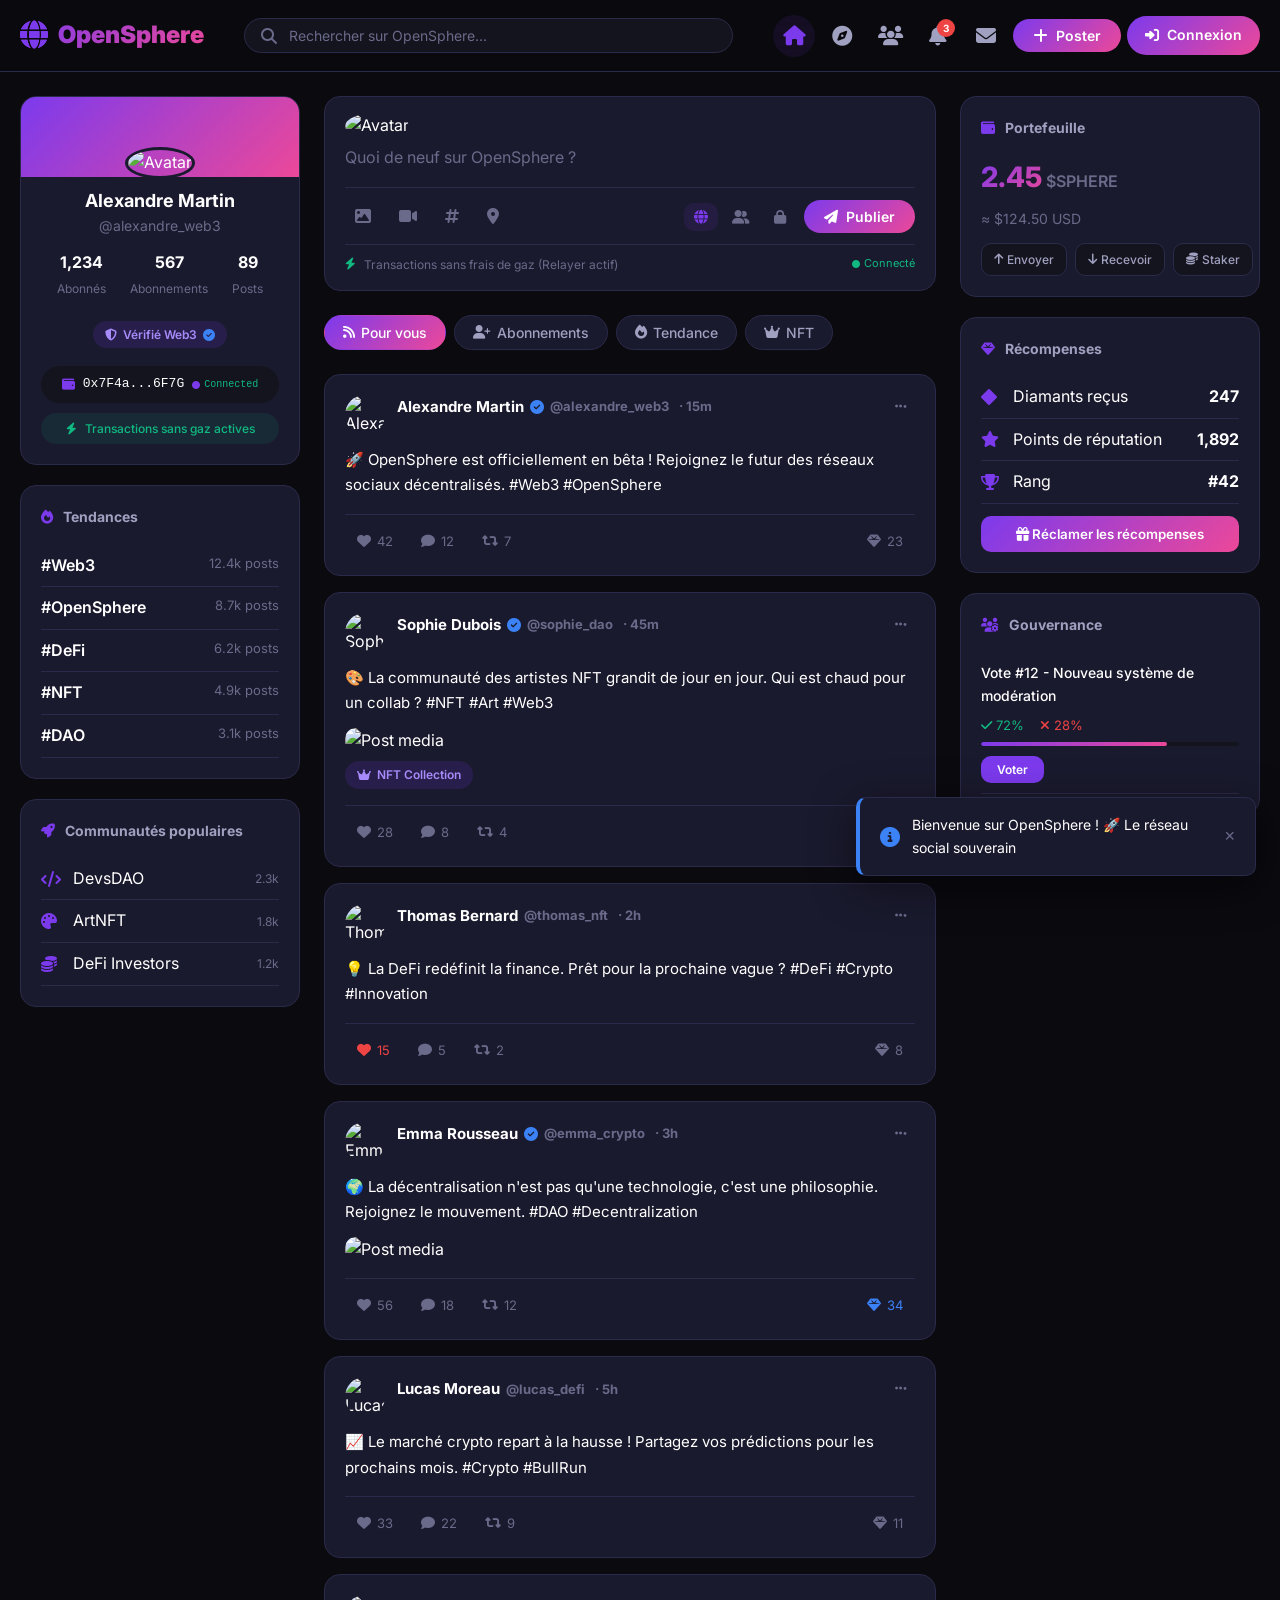
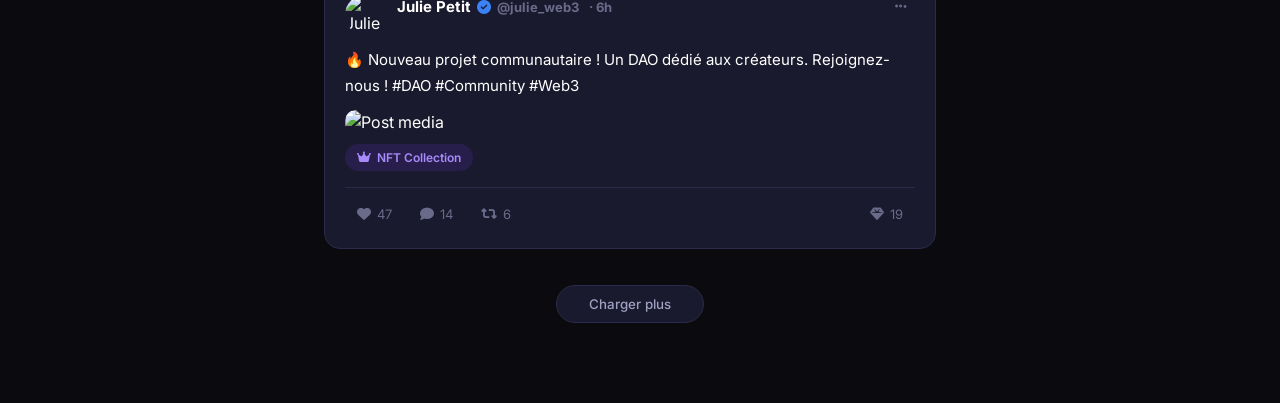
==== commit 48a9e9aa: "Move index.html back to root" ====
--- a/index.html
+++ b/index.html
@@ -4,7 +4,6 @@
     <meta charset="UTF-8" />
     <meta name="viewport" content="width=device-width, initial-scale=1.0" />
     <title>OpenSphere - Réseau Social Souverain</title>
-    <meta name="description" content="OpenSphere - Le réseau social décentralisé nouvelle génération." />
     <link rel="icon" href="data:image/svg+xml,<svg xmlns='http://www.w3.org/2000/svg' viewBox='0 0 100 100'><text y='.9em' font-size='90'>🌐</text></svg>" />
     <link rel="stylesheet" href="css/style.css" />
     <link rel="preconnect" href="https://fonts.googleapis.com" />
@@ -47,16 +46,30 @@
                 <a href="messages.html" class="nav-link" title="Messages">
                     <i class="fas fa-envelope"></i>
                 </a>
+                
                 <button class="btn-post" id="openPostModal">
                     <i class="fas fa-plus"></i>
                     <span>Poster</span>
                 </button>
-                <div class="profile-avatar" id="profileAvatar" onclick="window.location.href='profile.html'">
-                    <img id="navAvatar" src="https://i.pravatar.cc/40?img=11" alt="Profile" />
-                </div>
-                <button class="btn-logout" id="logoutBtn" title="Déconnexion">
-                    <i class="fas fa-sign-out-alt"></i>
-                </button>
+                
+                <!-- ===== BOUTONS CONNEXION / DÉCONNEXION ===== -->
+                <!-- Affiché quand l'utilisateur est déconnecté -->
+                <div id="authButtons">
+                    <a href="login.html" class="btn-login" id="loginBtn">
+                        <i class="fas fa-sign-in-alt"></i>
+                        <span>Connexion</span>
+                    </a>
+                </div>
+                
+                <!-- Affiché quand l'utilisateur est connecté -->
+                <div id="userMenu" style="display: none;">
+                    <div class="profile-avatar" id="profileAvatar" onclick="window.location.href='profile.html'">
+                        <img id="navAvatar" src="https://i.pravatar.cc/40?img=11" alt="Profile" />
+                    </div>
+                    <button class="btn-logout" id="logoutBtn" title="Déconnexion">
+                        <i class="fas fa-sign-out-alt"></i>
+                    </button>
+                </div>
             </div>
         </div>
     </nav>
@@ -217,7 +230,7 @@
 
                     <!-- Feed Posts -->
                     <div class="feed-posts" id="feedPosts">
-                        <!-- Les posts seront injectés dynamiquement -->
+                        <!-- Les posts seront injectés dynamiquement ici -->
                     </div>
 
                     <!-- Load More -->
--- a/css/style.css
+++ b/css/style.css
@@ -235,6 +235,83 @@
     font-size: 16px;
 }
 
+/* ===== BOUTON CONNEXION - NOUVEAU ===== */
+.btn-login {
+    display: flex;
+    align-items: center;
+    gap: 8px;
+    padding: 8px 18px;
+    background: var(--purple-gradient);
+    border: none;
+    border-radius: 50px;
+    color: white;
+    font-weight: 600;
+    font-size: 14px;
+    cursor: pointer;
+    transition: var(--transition);
+    text-decoration: none;
+    font-family: inherit;
+}
+
+.btn-login:hover {
+    transform: scale(1.05);
+    box-shadow: 0 0 20px rgba(124, 58, 237, 0.3);
+}
+
+/* ===== MENU UTILISATEUR CONNECTÉ - NOUVEAU ===== */
+#userMenu {
+    display: none;
+    align-items: center;
+    gap: 8px;
+}
+
+#userMenu .profile-avatar {
+    width: 36px;
+    height: 36px;
+    border-radius: 50%;
+    overflow: hidden;
+    border: 2px solid var(--border-color);
+    cursor: pointer;
+    transition: var(--transition);
+}
+
+#userMenu .profile-avatar:hover {
+    border-color: var(--purple-primary);
+}
+
+#userMenu .profile-avatar img {
+    width: 100%;
+    height: 100%;
+    object-fit: cover;
+}
+
+/* ===== BOUTON DÉCONNEXION ===== */
+.btn-logout {
+    background: transparent;
+    border: none;
+    color: var(--text-muted);
+    font-size: 18px;
+    cursor: pointer;
+    padding: 8px;
+    border-radius: 50%;
+    transition: var(--transition);
+    display: flex;
+    align-items: center;
+    justify-content: center;
+}
+
+.btn-logout:hover {
+    color: var(--red-danger);
+    background: rgba(239, 68, 68, 0.1);
+}
+
+/* ===== AUTH BUTTONS - NOUVEAU ===== */
+#authButtons {
+    display: flex;
+    align-items: center;
+    gap: 6px;
+}
+
 .profile-avatar {
     width: 40px;
     height: 40px;
@@ -253,22 +330,6 @@
     width: 100%;
     height: 100%;
     object-fit: cover;
-}
-
-.btn-logout {
-    background: transparent;
-    border: none;
-    color: var(--text-muted);
-    font-size: 18px;
-    cursor: pointer;
-    padding: 8px;
-    border-radius: 50%;
-    transition: var(--transition);
-}
-
-.btn-logout:hover {
-    color: var(--red-danger);
-    background: rgba(239, 68, 68, 0.1);
 }
 
 /* ===== MAIN CONTENT ===== */
